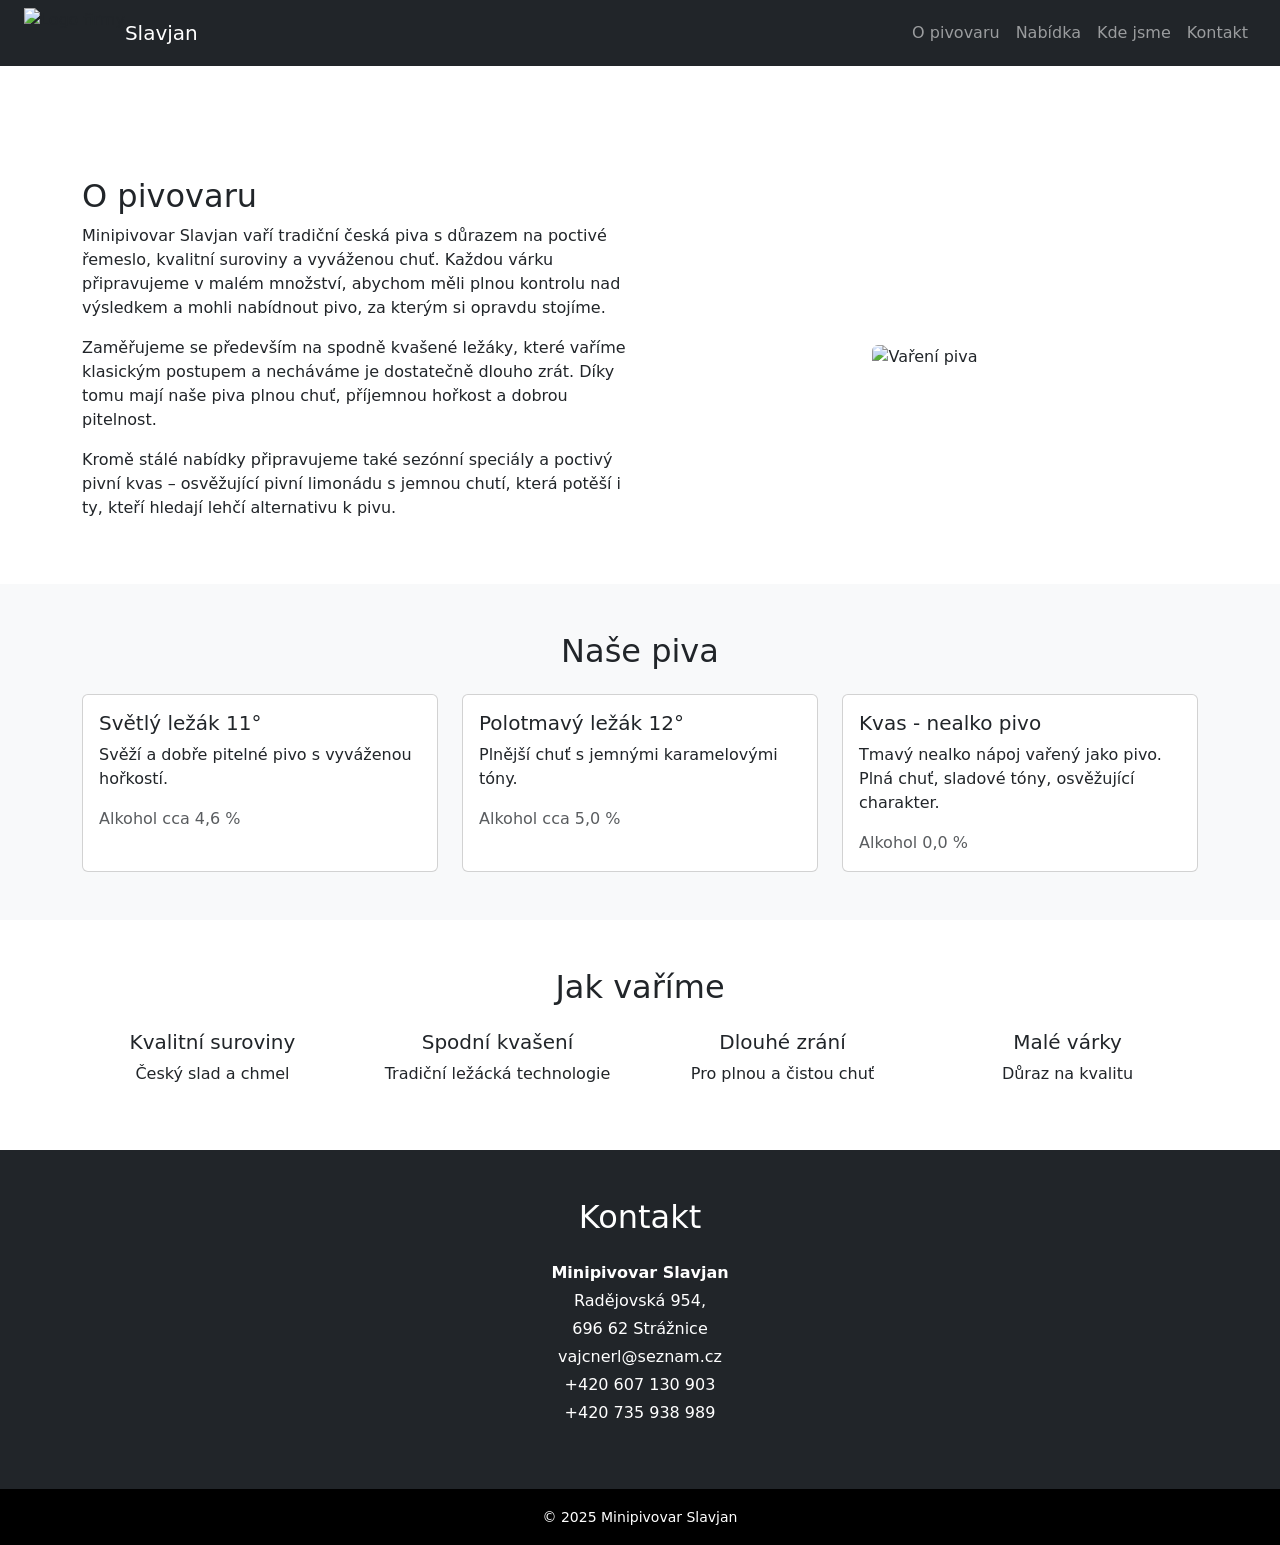
==== index.html @ 02b3e220 "Create index.html" ====
<!DOCTYPE html>
<html lang="cs">
<head>
  <meta charset="UTF-8">
  <meta name="viewport" content="width=device-width, initial-scale=1">

  <title>Minipivovar Slavjan</title>
  <meta name="description" content="Minipivovar Slavjan – tradiční české pivo vařené v malých várkách.">

  <!-- Bootstrap CSS -->
  <link
    href="https://cdn.jsdelivr.net/npm/bootstrap@5.3.2/dist/css/bootstrap.min.css"
    rel="stylesheet"
  >
</head>

<body>

<!-- ===== NAVBAR ===== -->
<nav class="navbar navbar-expand-lg navbar-dark bg-dark fixed-top">
  <div class="container-fluid px-4">
    <img src=https://i.imgur.com/gT5HBlz.png=0 alt="Logo firmy" style="height:50px;">
    <a class="navbar-brand" href="#">Slavjan</a>

    <button class="navbar-toggler" type="button" data-bs-toggle="collapse" data-bs-target="#mainNav">
      <span class="navbar-toggler-icon"></span>
    </button>

    <div class="collapse navbar-collapse" id="mainNav">
      <ul class="navbar-nav ms-auto">
        <li class="nav-item"><a class="nav-link" href="#about">O pivovaru</a></li>
        <li class="nav-item"><a class="nav-link" href="https://codepen.io/Kibot7/full/wBWwRMd">Nabídka</a></li>
        <li class="nav-item"><a class="nav-link" href="https://codepen.io/Kibot7/full/XJKrogG">Kde jsme</a></li>
        <li class="nav-item"><a class="nav-link" href="#contact">Kontakt</a></li>
      </ul>
    </div>
  </div>
</nav>

<!-- ===== HERO ===== -->
<header class="hero-section text-white text-center">
  <div class="container">
    <h1 class="display-4 fw-bold">Minipivovar Slavjan</h1>
    <p class="lead mt-3">
      Pivo hrdých slovanů
    </p>
  </div>
</header>

<!-- ===== O PIVOVARU ===== -->
<section id="about" class="py-5">
  <div class="container">
    <div class="row align-items-center g-4">
      <div class="col-md-6">
        <h2>O pivovaru</h2>
        <p>
          Minipivovar Slavjan vaří tradiční česká piva s důrazem na poctivé řemeslo, kvalitní suroviny a vyváženou chuť. Každou várku připravujeme v malém množství, abychom měli plnou kontrolu nad výsledkem a mohli nabídnout pivo, za kterým si opravdu stojíme.
        </p>
        <p>
          Zaměřujeme se především na spodně kvašené ležáky, které vaříme klasickým postupem a necháváme je dostatečně dlouho zrát. Díky tomu mají naše piva plnou chuť, příjemnou hořkost a dobrou pitelnost.
        </p>
        <p>
          Kromě stálé nabídky připravujeme také sezónní speciály a poctivý pivní kvas – osvěžující pivní limonádu s jemnou chutí, která potěší i ty, kteří hledají lehčí alternativu k pivu.
        </p>
      </div>
      <div class="col-md-6 text-center">
        <!-- sem přijde fotka pivovaru nebo technologie -->
        <img
          src="https://i.imgur.com/gT5HBlz.png"
          class="img-fluid rounded"
          alt="Vaření piva"
        >
      </div>
    </div>
  </div>
</section>

<!-- ===== PIVA ===== -->
<section id="beers" class="py-5 bg-light">
  <div class="container">
    <h2 class="text-center mb-4">Naše piva</h2>

    <div class="row row-cols-1 row-cols-md-3 g-4">

      <div class="col">
        <div class="card h-100">
          <div class="card-body">
            <h5 class="card-title">Světlý ležák 11°</h5>
            <p class="card-text">
              Svěží a dobře pitelné pivo s vyváženou hořkostí.
            </p>
            <p class="text-muted mb-0">Alkohol cca 4,6 %</p>
          </div>
        </div>
      </div>

      <div class="col">
        <div class="card h-100">
          <div class="card-body">
            <h5 class="card-title">Polotmavý ležák 12°</h5>
            <p class="card-text">
              Plnější chuť s jemnými karamelovými tóny.
            </p>
            <p class="text-muted mb-0">Alkohol cca 5,0 %</p>
          </div>
        </div>
      </div>

      <!-- Připraveno pro další piva -->
      <div class="col">
        <div class="card h-100">
          <div class="card-body">
            <h5 class="card-title">Kvas - nealko pivo</h5>
            <p class="card-text mb-0">
              Tmavý nealko nápoj vařený jako pivo.</p>
<p class="card-text">Plná chuť, sladové tóny, osvěžující charakter.
            </p>
            <p class="text-muted mb-0">Alkohol 0,0 %</p>
          </div>
        </div>
      </div>

    </div>
  </div>
</section>

<!-- ===== VÝROBA ===== -->
<section id="process" class="py-5">
  <div class="container">
    <h2 class="text-center mb-4">Jak vaříme</h2>

    <div class="row text-center g-4">
      <div class="col-md-3">
        <h5>Kvalitní suroviny</h5>
        <p>Český slad a chmel</p>
      </div>
      <div class="col-md-3">
        <h5>Spodní kvašení</h5>
        <p>Tradiční ležácká technologie</p>
      </div>
      <div class="col-md-3">
        <h5>Dlouhé zrání</h5>
        <p>Pro plnou a čistou chuť</p>
      </div>
      <div class="col-md-3">
        <h5>Malé várky</h5>
        <p>Důraz na kvalitu</p>
      </div>
    </div>
  </div>
</section>

<!-- ===== KONTAKT ===== -->
<section id="contact" class="py-5 bg-dark text-white">
  <div class="container">
    <h2 class="text-center mb-4">Kontakt</h2>

    <div class="row justify-content-center">
      <div class="col-md-6 text-center">
        <p class="fw-bold mb-1">Minipivovar Slavjan</p>
        <p class="mb-1">Radějovská 954,</p>
        <p class="mb-1">696 62 Strážnice</p>
        <p class="mb-1">vajcnerl@seznam.cz</p>
        <p class="mb-1">+420 607 130 903</p>
        <p>+420 735 938 989</p>
      </div>
    </div>
  </div>
</section>

<!-- ===== FOOTER ===== -->
<footer class="bg-black text-white text-center py-3">
  <small>
    © 2025 Minipivovar Slavjan
  </small>
</footer>

<!-- Bootstrap JS -->
<script src="https://cdn.jsdelivr.net/npm/bootstrap@5.3.2/dist/js/bootstrap.bundle.min.js"></script>
</body>
</html>
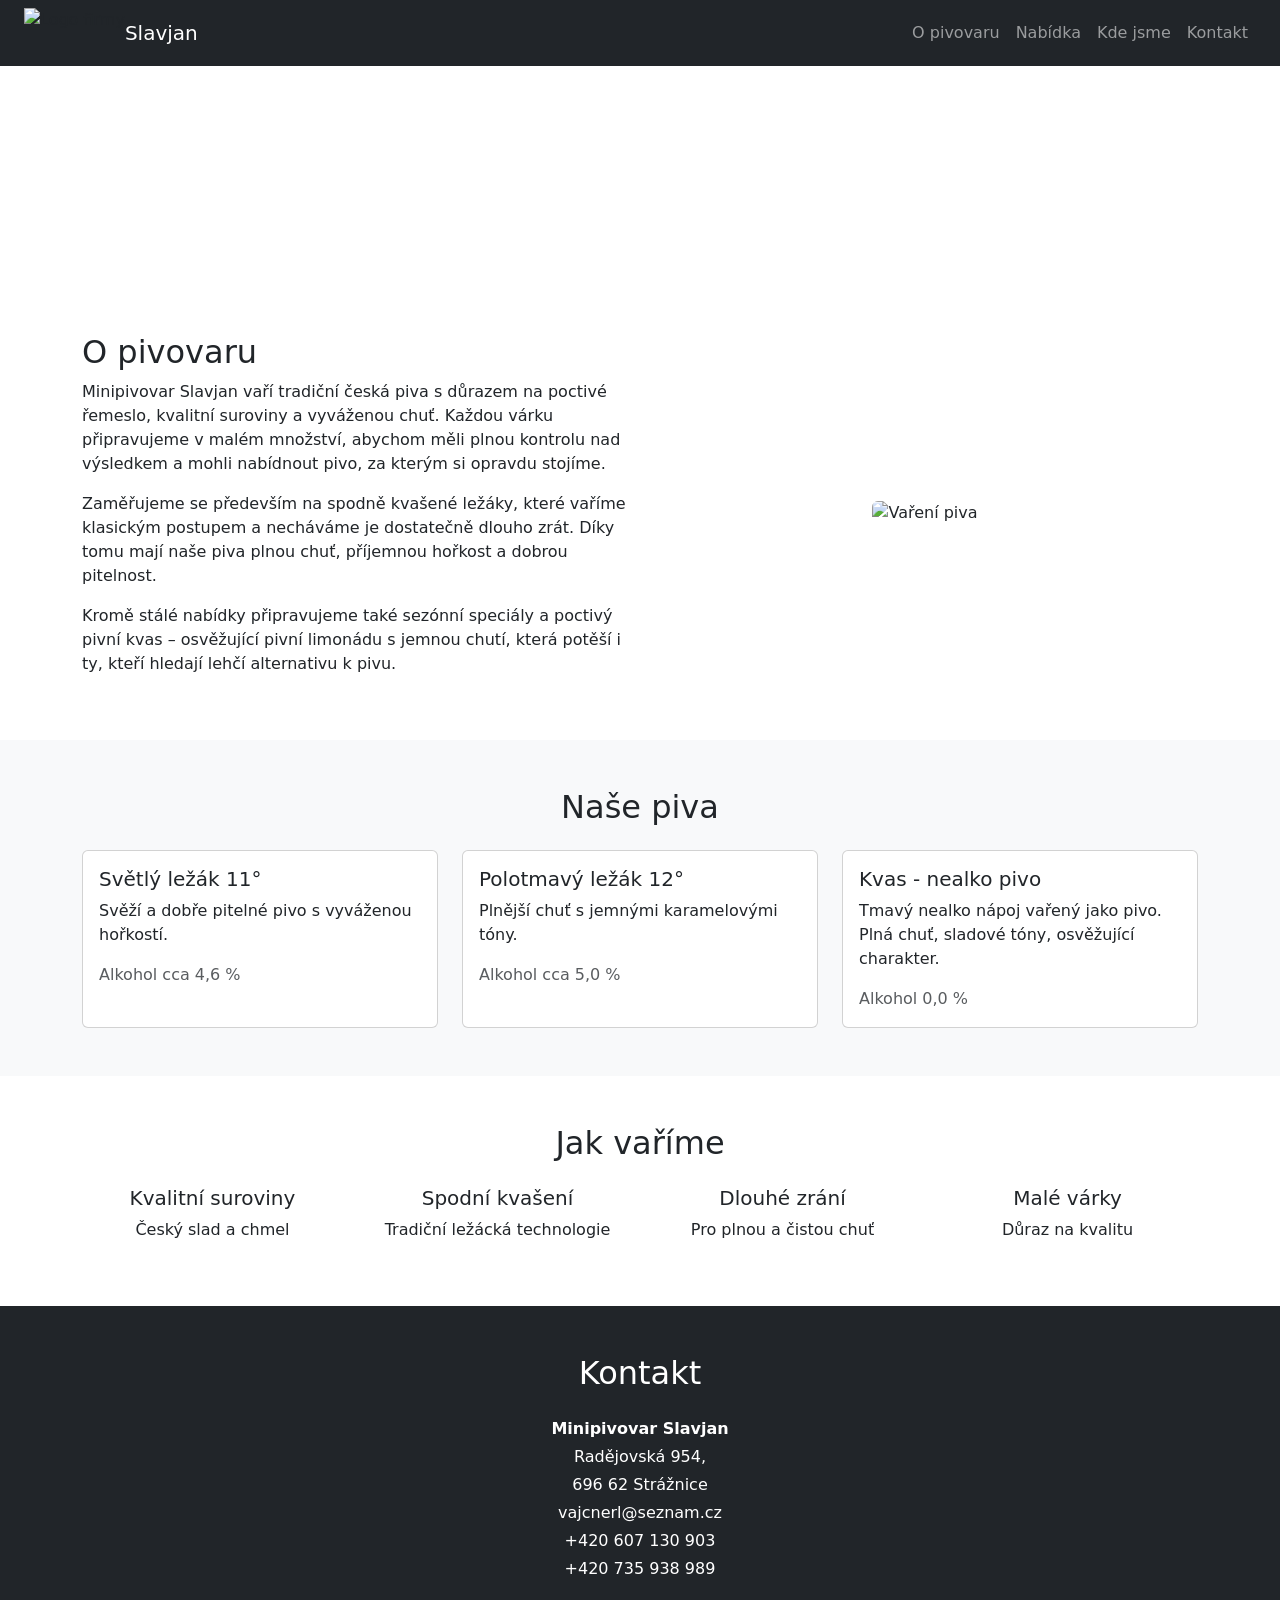
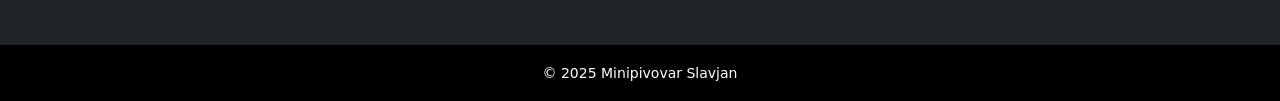
==== commit 87e5bdc9: "Update index.html" ====
--- a/index.html
+++ b/index.html
@@ -3,6 +3,7 @@
 <head>
   <meta charset="UTF-8">
   <meta name="viewport" content="width=device-width, initial-scale=1">
+  <link rel="stylesheet" href="style.css">
 
   <title>Minipivovar Slavjan</title>
   <meta name="description" content="Minipivovar Slavjan – tradiční české pivo vařené v malých várkách.">
@@ -29,8 +30,8 @@
     <div class="collapse navbar-collapse" id="mainNav">
       <ul class="navbar-nav ms-auto">
         <li class="nav-item"><a class="nav-link" href="#about">O pivovaru</a></li>
-        <li class="nav-item"><a class="nav-link" href="https://codepen.io/Kibot7/full/wBWwRMd">Nabídka</a></li>
-        <li class="nav-item"><a class="nav-link" href="https://codepen.io/Kibot7/full/XJKrogG">Kde jsme</a></li>
+        <li class="nav-item"><a class="nav-link" href="nabidka.html">Nabídka</a></li>
+        <li class="nav-item"><a class="nav-link" href="kdejsme.html">Kde jsme</a></li>
         <li class="nav-item"><a class="nav-link" href="#contact">Kontakt</a></li>
       </ul>
     </div>
--- a/style.css
+++ b/style.css
@@ -0,0 +1,12 @@
+body {
+  padding-top: 56px;
+}
+
+.hero-section {
+  background:
+    linear-gradient(rgba(0,0,0,0), rgba(0,0,0,0)),
+    url("https://i.imgur.com/rIK6N5N.jpeg");
+  background-size: cover;
+  background-position: center;
+  padding: 50px 0;
+}
